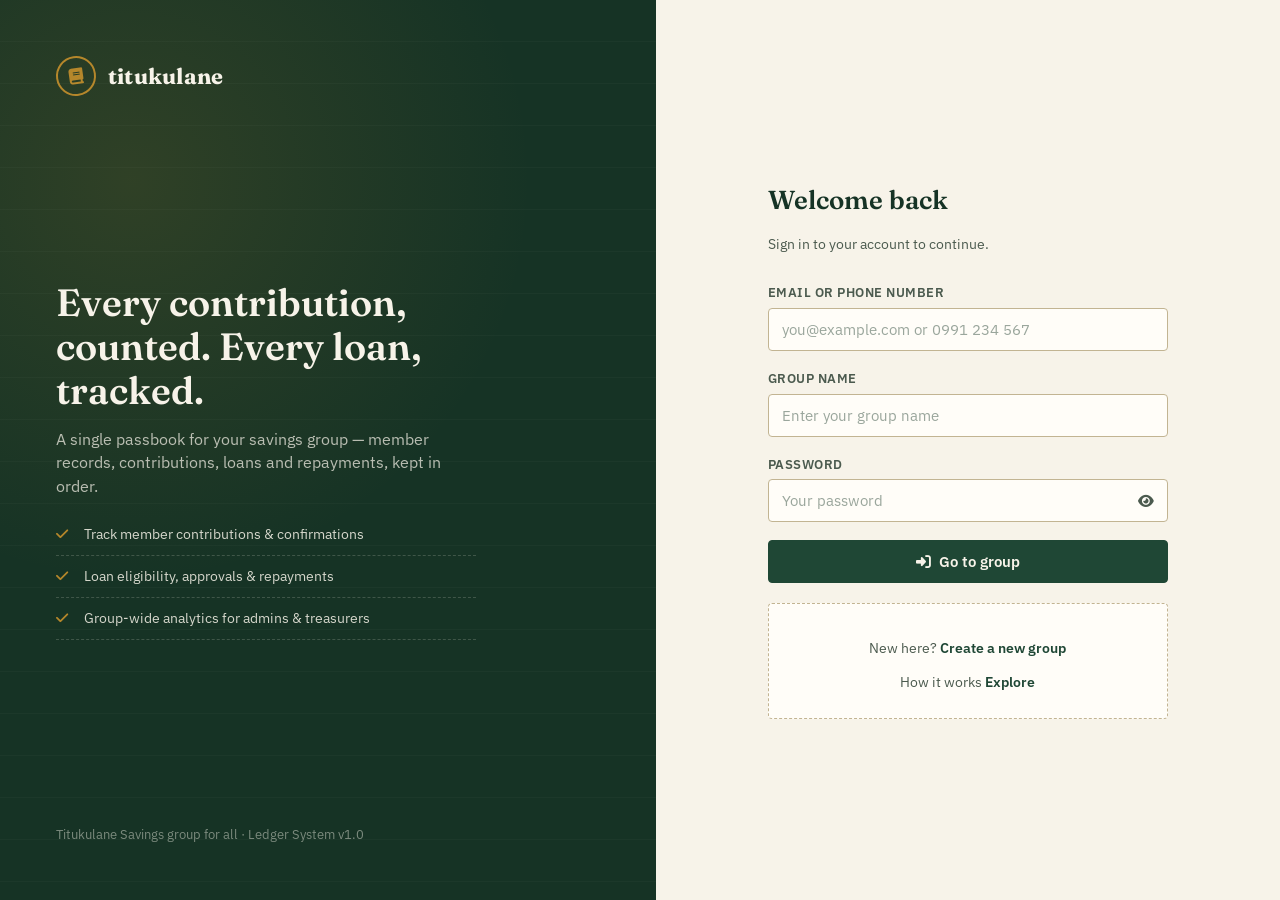
==== frontend/index.html @ 35ad64cb "Add files via upload" ====
<!DOCTYPE html>
<html lang="en">
<head>
<meta charset="UTF-8">
<meta name="viewport" content="width=device-width, initial-scale=1.0">
<title>Titukulane — Sign In</title>
<link rel="stylesheet" href="https://cdnjs.cloudflare.com/ajax/libs/font-awesome/6.5.2/css/all.min.css">
<link rel="stylesheet" href="style.css">
<link rel="icon" href="file_00000000b0d081f4b15dfb2bef25ff90.png">
</head>
<body class="auth-body">

<div class="auth-wrap">
  <aside class="auth-aside">
    <span class="brand-mark">
      <span class="stamp-badge"><i class="fa-solid fa-book"></i></span>
      titukulane
    </span>

    <div class="pitch">
      <h1>Every contribution, counted. Every loan, tracked.</h1>
      <p>A single passbook for your savings group — member records, contributions, loans and repayments, kept in order.</p>

      <div class="mt-16">
        <div class="ledger-line"><i class="fa-solid fa-check"></i> Track member contributions &amp; confirmations</div>
        <div class="ledger-line"><i class="fa-solid fa-check"></i> Loan eligibility, approvals &amp; repayments</div>
        <div class="ledger-line"><i class="fa-solid fa-check"></i> Group-wide analytics for admins &amp; treasurers</div>
      </div>
    </div>

    <div class="footnote">Titukulane Savings group for all &middot; Ledger System v1.0</div>
  </aside>

  <div class="auth-main">
    <div class="auth-card">
      <div class="mobile-brand">
        <span class="stamp-badge" style="width:30px;height:30px;font-size:13px;color:var(--brass);border-color:var(--brass)"><i class="fa-solid fa-book"></i></span>
        titukulane
      </div>

      <h2>Welcome back</h2>
      <p class="sub">Sign in to your account to continue.</p>

      <!-- Error message container -->
      <div class="form-error" id="form-error" style="display: none; color: #d9534f; background: #fdf2f2; padding: 10px; border-radius: 6px; margin-bottom: 15px; font-size: 14px;"></div>

      <form id="login-form" onsubmit="loginUser(event)" novalidate>
        <div class="form-group">
          <label for="identifier">Email or phone number</label>
          <input type="text" id="identifier" name="identifier" placeholder="you@example.com or 0991 234 567" required autocomplete="username">
        </div>

        <div class="form-group">
          <label for="group_name">Group name</label>
          <input type="text" id="group_name" name="group_name" placeholder="Enter your group name" required>
        </div>

        <div class="form-group">
          <label for="password">Password</label>
          <div class="password-field">
            <input type="password" id="password" name="password" placeholder="Your password" required autocomplete="current-password">
            <button type="button" class="toggle-vis" id="toggle-pw"><i class="fa-solid fa-eye"></i></button>
          </div>
        </div>

        <button type="submit" class="btn btn-primary btn-block" id="login-btn">
          <i class="fa-solid fa-right-to-bracket"></i> Go to group
        </button>
      </form>

      <div class="demo-hint">
        <p class="auth-foot">New here? <a href="createnewgroup.html">Create a new group</a></p>
        <p class="auth-foot" style="margin-top:6px">How it works <a href="demo.html">Explore</a></p>
      </div>
    </div>
  </div>
</div>

<script src="login.js"></script>
</body>
</html>
---- frontend/style.css ----
@import url('https://fonts.googleapis.com/css2?family=Fraunces:opsz,wght@9..144,400;9..144,500;9..144,600;9..144,700&family=IBM+Plex+Sans:wght@400;500;600;700&family=IBM+Plex+Mono:wght@400;500;600&display=swap');

:root {
  /* Palette — ledger paper + forest ink + brass stamp */
  --paper: #F7F3E9;
  --paper-raised: #FFFDF8;
  --rule: #D9CFB8;
  --rule-strong: #C2B492;
  --ink: #1E2A22;
  --ink-soft: #4B5A4E;
  --forest: #1F4735;
  --forest-deep: #163325;
  --forest-tint: #E7EEE7;
  --brass: #B5872B;
  --brass-tint: #F4E7C7;
  --rust: #963C2C;
  --rust-tint: #F6E2DC;
  --sage: #3F7A56;
  --sage-tint: #E2EFE4;
  --slate: #4B5A6B;
  --slate-tint: #E4E9EE;

  --radius-sm: 4px;
  --radius: 8px;
  --radius-lg: 14px;
  --shadow-card: 0 1px 2px rgba(30, 42, 34, 0.06), 0 4px 14px rgba(30, 42, 34, 0.06);
  --shadow-pop: 0 8px 30px rgba(22, 51, 37, 0.18);

  --font-display: 'Fraunces', Georgia, serif;
  --font-body: 'IBM Plex Sans', -apple-system, BlinkMacSystemFont, sans-serif;
  --font-mono: 'IBM Plex Mono', 'SFMono-Regular', Menlo, monospace;
}

* { box-sizing: border-box; }
html, body { height: 100%; }

body {
  margin: 0;
  font-family: var(--font-body);
  background: var(--paper);
  color: var(--ink);
  font-size: 15px;
  line-height: 1.5;
  background-image:
    linear-gradient(var(--rule) 1px, transparent 1px);
  background-size: 100% 42px;
  background-attachment: local;
}

/* Auth pages don't want the ruled-paper texture behind them */
body.auth-body {
  background-image: none;
  background: var(--forest-deep);
}

a { color: inherit; }
button { font-family: inherit; }

h1, h2, h3, h4 {
  font-family: var(--font-display);
  font-weight: 600;
  color: var(--forest-deep);
  margin: 0 0 4px;
}

.mono, .amount, td.amount, .stat-value {
  font-family: var(--font-mono);
  font-variant-numeric: tabular-nums;
}

::selection { background: var(--brass-tint); }

/* ---------- Scrollbar (subtle) ---------- */
::-webkit-scrollbar { width: 10px; height: 10px; }
::-webkit-scrollbar-thumb { background: var(--rule-strong); border-radius: 6px; }
::-webkit-scrollbar-track { background: transparent; }

/* =========================================================================
   Auth layout (login / register)
   ========================================================================= */
.auth-wrap {
  min-height: 100vh;
  display: grid;
  grid-template-columns: 1.05fr 1fr;
}
@media (max-width: 860px) {
  .auth-wrap { grid-template-columns: 1fr; }
  .auth-aside { display: none; }
}

.auth-aside {
  background:
    radial-gradient(circle at 20% 20%, rgba(181,135,43,0.16), transparent 45%),
    var(--forest-deep);
  color: var(--paper);
  padding: 56px 56px;
  display: flex;
  flex-direction: column;
  justify-content: space-between;
  position: relative;
  overflow: hidden;
}
.auth-aside::after {
  content: "";
  position: absolute;
  inset: 0;
  background-image: repeating-linear-gradient(
    to bottom, transparent, transparent 41px, rgba(247,243,233,0.05) 42px
  );
  pointer-events: none;
}
.brand-mark {
  display: inline-flex;
  align-items: center;
  gap: 12px;
  font-family: var(--font-display);
  font-size: 22px;
  font-weight: 700;
  letter-spacing: 0.01em;
}
.brand-mark .stamp-badge {
  width: 40px; height: 40px;
  border: 2px solid var(--brass);
  border-radius: 50%;
  display: grid; place-items: center;
  color: var(--brass);
  font-size: 16px;
  transform: rotate(-8deg);
}
.auth-aside .pitch {
  max-width: 420px;
  position: relative;
  z-index: 1;
}
.auth-aside .pitch h1 {
  color: var(--paper);
  font-size: 38px;
  line-height: 1.15;
  margin-bottom: 14px;
}
.auth-aside .pitch p {
  color: rgba(247,243,233,0.72);
  font-size: 15.5px;
}
.auth-aside .ledger-line {
  display: flex; align-items: baseline; gap: 10px;
  padding: 10px 0;
  border-bottom: 1px dashed rgba(247,243,233,0.18);
  color: rgba(247,243,233,0.85);
  font-size: 14px;
}
.auth-aside .ledger-line i { color: var(--brass); width: 18px; }
.auth-aside .footnote {
  position: relative; z-index: 1;
  color: rgba(247,243,233,0.45);
  font-size: 12.5px;
}

.auth-main {
  display: flex;
  align-items: center;
  justify-content: center;
  padding: 40px 24px;
  background: var(--paper);
}
.auth-card {
  width: 100%;
  max-width: 400px;
}
.auth-card .mobile-brand {
  display: none;
  font-family: var(--font-display);
  font-weight: 700;
  font-size: 20px;
  color: var(--forest-deep);
  margin-bottom: 24px;
  align-items: center;
  gap: 10px;
}
@media (max-width: 860px) {
  .auth-card .mobile-brand { display: inline-flex; }
}
.auth-card h2 { font-size: 26px; margin-bottom: 6px; }
.auth-card .sub { color: var(--ink-soft); font-size: 14px; margin-bottom: 28px; }

.form-group { margin-bottom: 18px; }
.form-group label {
  display: block;
  font-size: 12.5px;
  font-weight: 600;
  text-transform: uppercase;
  letter-spacing: 0.04em;
  color: var(--ink-soft);
  margin-bottom: 6px;
}
.form-row { display: grid; grid-template-columns: 1fr 1fr; gap: 14px; }
@media (max-width: 520px) { .form-row { grid-template-columns: 1fr; } }

input[type="text"], input[type="email"], input[type="password"],
input[type="number"], input[type="date"], input[type="tel"],
select, textarea {
  width: 100%;
  padding: 11px 13px;
  border: 1.5px solid var(--rule-strong);
  border-radius: var(--radius-sm);
  background: var(--paper-raised);
  font-family: inherit;
  font-size: 14.5px;
  color: var(--ink);
  transition: border-color .15s ease, box-shadow .15s ease;
}
textarea { resize: vertical; min-height: 90px; }
input:focus, select:focus, textarea:focus {
  outline: none;
  border-color: var(--forest);
  box-shadow: 0 0 0 3px rgba(31,71,53,0.12);
}
input::placeholder, textarea::placeholder { color: #9AA69C; }

.password-field { position: relative; }
.password-field .toggle-vis {
  position: absolute; right: 10px; top: 50%; transform: translateY(-50%);
  background: none; border: none; color: var(--ink-soft); cursor: pointer;
  font-size: 14px; padding: 4px;
}

.btn {
  display: inline-flex; align-items: center; justify-content: center; gap: 8px;
  padding: 11px 20px;
  border-radius: var(--radius-sm);
  border: 1.5px solid transparent;
  font-weight: 600;
  font-size: 14.5px;
  cursor: pointer;
  transition: transform .08s ease, box-shadow .15s ease, background .15s ease, border-color .15s ease;
  text-decoration: none;
  white-space: nowrap;
}
.btn:active { transform: translateY(1px); }
.btn-block { width: 100%; }
.btn-primary { background: var(--forest); color: var(--paper); border-color: var(--forest); }
.btn-primary:hover { background: var(--forest-deep); }
.btn-brass { background: var(--brass); color: #2A1F08; border-color: var(--brass); }
.btn-brass:hover { filter: brightness(1.05); }
.btn-outline { background: transparent; color: var(--forest-deep); border-color: var(--rule-strong); }
.btn-outline:hover { border-color: var(--forest); background: var(--forest-tint); }
.btn-danger { background: var(--rust); color: #fff; border-color: var(--rust); }
.btn-danger:hover { filter: brightness(1.08); }
.btn-ghost { background: transparent; color: var(--ink-soft); border-color: transparent; }
.btn-ghost:hover { background: rgba(0,0,0,0.04); }
.btn-sm { padding: 6px 12px; font-size: 13px; }
.btn:disabled { opacity: 0.5; cursor: not-allowed; }

.auth-foot {
  margin-top: 22px;
  text-align: center;
  font-size: 13.5px;
  color: var(--ink-soft);

}
.auth-foot a { color: var(--forest); font-weight: 600; text-decoration: none; }
.auth-foot a:hover { text-decoration: underline; }

.demo-hint {
  margin-top: 20px;
  padding: 12px 14px;
  border: 1px dashed var(--rule-strong);
  border-radius: var(--radius-sm);
  font-size: 12.5px;
  color: var(--ink-soft);
  background: var(--paper-raised);
}
.demo-hint b { color: var(--forest-deep); }

.form-error {
  display: none;
  background: var(--rust-tint);
  color: var(--rust);
  border: 1px solid rgba(150,60,44,0.25);
  padding: 10px 12px;
  border-radius: var(--radius-sm);
  font-size: 13.5px;
  margin-bottom: 16px;
}
.form-error.show { display: block; }

/* =========================================================================
   App shell: sidebar + topbar
   ========================================================================= */
.app-shell { display: flex; min-height: 100vh; }

.sidebar {
  width: 232px;
  flex-shrink: 0;
  background: var(--forest-deep);
  color: var(--paper);
  display: flex;
  flex-direction: column;
  position: sticky;
  top: 0;
  height: 100vh;
}
.sidebar .brand {
  display: flex; align-items: center; gap: 10px;
  padding: 22px 20px;
  font-family: var(--font-display);
  font-weight: 700;
  font-size: 18px;
  border-bottom: 1px solid rgba(247,243,233,0.1);
}
.sidebar .brand .stamp-badge {
  width: 30px; height: 30px;
  border: 2px solid var(--brass); border-radius: 50%;
  display: grid; place-items: center; color: var(--brass); font-size: 13px;
  transform: rotate(-8deg); flex-shrink: 0;
}
.nav-group { padding: 14px 12px; }
.nav-label {
  font-size: 10.5px; text-transform: uppercase; letter-spacing: 0.08em;
  color: rgba(247,243,233,0.4); padding: 8px 12px 6px;
}
.nav-link {
  display: flex; align-items: center; gap: 11px;
  padding: 10px 12px;
  border-radius: var(--radius-sm);
  color: rgba(247,243,233,0.78);
  text-decoration: none;
  font-size: 14px;
  font-weight: 500;
  margin-bottom: 2px;
  transition: background .12s ease, color .12s ease;
}
.nav-link i { width: 18px; text-align: center; font-size: 14px; }
.nav-link:hover { background: rgba(247,243,233,0.07); color: var(--paper); }
.nav-link.active { background: var(--brass); color: #2A1F08; font-weight: 600; }
.sidebar-foot {
  margin-top: auto;
  padding: 16px 20px;
  border-top: 1px solid rgba(247,243,233,0.1);
  font-size: 12px;
  color: rgba(247,243,233,0.4);
}

.main-col { flex: 1; min-width: 0; display: flex; flex-direction: column; }

.topbar {
  display: flex; align-items: center; justify-content: space-between;
  padding: 16px 28px;
  background: var(--paper-raised);
  border-bottom: 1px solid var(--rule);
  position: sticky; top: 0; z-index: 20;
}
.topbar h1 { font-size: 20px; margin: 0; }
.topbar .page-sub { color: var(--ink-soft); font-size: 13px; margin-top: 2px; }
.topbar-right { display: flex; align-items: center; gap: 14px; }
.role-chip {
  font-size: 11px; font-weight: 700; text-transform: uppercase; letter-spacing: 0.04em;
  padding: 4px 10px; border-radius: 20px;
  background: var(--forest-tint); color: var(--forest-deep);
}
.user-menu { display: flex; align-items: center; gap: 10px; cursor: pointer; position: relative; }
.avatar-circle {
  width: 34px; height: 34px; border-radius: 50%;
  background: var(--brass); color: #2A1F08;
  display: grid; place-items: center;
  font-weight: 700; font-size: 13px;
  flex-shrink: 0;
}
.user-menu-name { font-size: 13.5px; font-weight: 600; }
.user-menu-dropdown {
  position: absolute; top: calc(100% + 8px); right: 0;
  background: var(--paper-raised);
  border: 1px solid var(--rule);
  border-radius: var(--radius);
  box-shadow: var(--shadow-pop);
  width: 180px;
  display: none;
  overflow: hidden;
  z-index: 30;
}
.user-menu-dropdown.show { display: block; }
.user-menu-dropdown a, .user-menu-dropdown button {
  display: flex; align-items: center; gap: 9px;
  padding: 10px 14px;
  width: 100%; text-align: left;
  border: none; background: none;
  font-size: 13.5px; color: var(--ink);
  cursor: pointer; text-decoration: none;
}
.user-menu-dropdown a:hover, .user-menu-dropdown button:hover { background: var(--forest-tint); }

.hamburger { display: none; background: none; border: none; font-size: 20px; color: var(--forest-deep); cursor: pointer; }
@media (max-width: 900px) {
  .sidebar { position: fixed; left: -240px; z-index: 50; transition: left .2s ease; box-shadow: var(--shadow-pop); }
  .sidebar.open { left: 0; }
  .hamburger { display: block; }
  .sidebar-scrim { display: none; position: fixed; inset: 0; background: rgba(0,0,0,0.35); z-index: 40; }
  .sidebar-scrim.show { display: block; }
}

.content { padding: 26px 28px 60px; max-width: 1360px; width: 100%; margin: 0 auto; }

/* =========================================================================
   Cards / Stat cards
   ========================================================================= */
.card {
  background: var(--paper-raised);
  border: 1px solid var(--rule);
  border-radius: var(--radius-lg);
  box-shadow: var(--shadow-card);
}
.card-pad { padding: 22px 24px; }
.card-header {
  display: flex; align-items: center; justify-content: space-between;
  padding: 18px 22px; border-bottom: 1px solid var(--rule);
}
.card-header h3 { font-size: 15.5px; margin: 0; }
.card-header .card-header-sub { font-size: 12.5px; color: var(--ink-soft); font-weight: 400; margin-top: 2px; }

.stat-grid {
  display: grid;
  grid-template-columns: repeat(auto-fit, minmax(200px, 1fr));
  gap: 16px;
  margin-bottom: 22px;
}
.stat-card {
  background: var(--paper-raised);
  border: 1px solid var(--rule);
  border-radius: var(--radius-lg);
  padding: 18px 20px;
  position: relative;
  overflow: hidden;
}
.stat-card::before {
  content: "";
  position: absolute; left: 0; top: 0; bottom: 0; width: 4px;
  background: var(--stat-accent, var(--forest));
}
.stat-label {
  font-size: 11.5px; text-transform: uppercase; letter-spacing: 0.05em;
  color: var(--ink-soft); font-weight: 600; margin-bottom: 8px;
  display: flex; align-items: center; gap: 7px;
}
.stat-value { font-size: 25px; font-weight: 600; color: var(--forest-deep); }
.stat-foot { font-size: 12px; color: var(--ink-soft); margin-top: 6px; }

.grid-2 { display: grid; grid-template-columns: 1.3fr 1fr; gap: 18px; }
.grid-3 { display: grid; grid-template-columns: repeat(3, 1fr); gap: 18px; }
@media (max-width: 980px) { .grid-2, .grid-3 { grid-template-columns: 1fr; } }

.chart-box { position: relative; height: 260px; }
.chart-box.sm { height: 200px; }

/* =========================================================================
   Tables (ledger-ruled)
   ========================================================================= */
.table-wrap { overflow-x: auto; }
table { width: 100%; border-collapse: collapse; font-size: 13.5px; }
thead th {
  text-align: left;
  font-size: 11px; text-transform: uppercase; letter-spacing: 0.05em;
  color: var(--ink-soft); font-weight: 700;
  padding: 10px 16px;
  border-bottom: 2px solid var(--rule-strong);
  white-space: nowrap;
}
tbody td {
  padding: 13px 16px;
  border-bottom: 1px solid var(--rule);
  vertical-align: middle;
}
tbody tr:hover { background: rgba(31,71,53,0.03); }
tbody tr:last-child td { border-bottom: none; }
td.amount { font-weight: 600; }
.cell-sub { display: block; font-size: 11.5px; color: var(--ink-soft); font-weight: 400; margin-top: 1px; }

.table-toolbar {
  display: flex; align-items: center; justify-content: space-between; gap: 12px;
  flex-wrap: wrap;
  padding: 16px 22px;
  border-bottom: 1px solid var(--rule);
}
.filters { display: flex; gap: 10px; flex-wrap: wrap; align-items: center; }
.filters select, .filters input { width: auto; min-width: 140px; }
.search-input { position: relative; }
.search-input i { position: absolute; left: 12px; top: 50%; transform: translateY(-50%); color: var(--ink-soft); font-size: 13px; }
.search-input input { padding-left: 34px; min-width: 220px; }

.empty-state {
  text-align: center; padding: 50px 20px; color: var(--ink-soft);
}
.empty-state i { font-size: 30px; color: var(--rule-strong); margin-bottom: 12px; display: block; }
.empty-state p { margin: 0; font-size: 14px; }

.pagination { display: flex; align-items: center; justify-content: center; gap: 6px; padding: 18px; }
.pagination button {
  width: 30px; height: 30px; border-radius: var(--radius-sm);
  border: 1px solid var(--rule-strong); background: var(--paper-raised);
  cursor: pointer; font-size: 12.5px; font-family: var(--font-mono);
}
.pagination button.active { background: var(--forest); color: var(--paper); border-color: var(--forest); }
.pagination button:disabled { opacity: 0.4; cursor: not-allowed; }

/* =========================================================================
   Stamps / status badges (signature element)
   ========================================================================= */
.stamp {
  display: inline-flex; align-items: center; gap: 6px;
  padding: 4px 11px 4px 9px;
  border: 1.5px dashed currentColor;
  border-radius: 20px;
  font-size: 10.5px; font-weight: 700;
  text-transform: uppercase; letter-spacing: 0.05em;
  transform: rotate(-1.5deg);
}
.stamp::before { content: "●"; font-size: 8px; }
.stamp-pending { color: var(--slate); background: var(--slate-tint); }
.stamp-confirmed, .stamp-active, .stamp-approved { color: var(--sage); background: var(--sage-tint); }
.stamp-rejected { color: var(--rust); background: var(--rust-tint); }
.stamp-repaid { color: var(--brass); background: var(--brass-tint); }
.stamp-admin { color: var(--forest); background: var(--forest-tint); }
.stamp-treasurer { color: var(--brass); background: var(--brass-tint); }
.stamp-member { color: var(--slate); background: var(--slate-tint); }
.stamp-inactive { color: var(--rust); background: var(--rust-tint); }

/* =========================================================================
   Buttons row / forms in content
   ========================================================================= */
.page-actions { display: flex; align-items: center; justify-content: space-between; margin-bottom: 20px; flex-wrap: wrap; gap: 12px; }
.page-actions h1 { margin-bottom: 2px; }
.page-actions .sub { color: var(--ink-soft); font-size: 13.5px; }

/* =========================================================================
   Modal
   ========================================================================= */
.modal-overlay {
  position: fixed; inset: 0; background: rgba(22,51,37,0.45);
  display: none; align-items: center; justify-content: center;
  z-index: 100; padding: 20px;
}
.modal-overlay.show { display: flex; }
.modal {
  background: var(--paper-raised);
  border-radius: var(--radius-lg);
  width: 100%; max-width: 460px;
  max-height: 90vh; overflow-y: auto;
  box-shadow: var(--shadow-pop);
}
.modal.modal-lg { max-width: 620px; }
.modal-header {
  display: flex; align-items: center; justify-content: space-between;
  padding: 18px 22px; border-bottom: 1px solid var(--rule);
}
.modal-header h3 { margin: 0; font-size: 17px; }
.modal-close { background: none; border: none; font-size: 17px; color: var(--ink-soft); cursor: pointer; padding: 4px; }
.modal-body { padding: 22px; }
.modal-footer { display: flex; justify-content: flex-end; gap: 10px; padding: 16px 22px; border-top: 1px solid var(--rule); }

/* =========================================================================
   Toasts
   ========================================================================= */
#toast-stack {
  position: fixed; bottom: 22px; right: 22px; z-index: 200;
  display: flex; flex-direction: column; gap: 10px;
}
.toast {
  min-width: 260px; max-width: 340px;
  background: var(--forest-deep); color: var(--paper);
  padding: 13px 16px; border-radius: var(--radius);
  box-shadow: var(--shadow-pop);
  display: flex; align-items: flex-start; gap: 10px;
  font-size: 13.5px;
  animation: toast-in .18s ease;
}
.toast.error { background: var(--rust); }
.toast.success { background: var(--sage); }
.toast i { margin-top: 2px; }
@keyframes toast-in { from { opacity:0; transform: translateY(8px);} to {opacity:1; transform:translateY(0);} }

/* =========================================================================
   Misc utility
   ========================================================================= */
.flex { display: flex; }
.items-center { align-items: center; }
.justify-between { justify-content: space-between; }
.gap-8 { gap: 8px; }
.gap-12 { gap: 12px; }
.mt-8 { margin-top: 8px; }
.mt-16 { margin-top: 16px; }
.mb-16 { margin-bottom: 16px; }
.text-sub { color: var(--ink-soft); font-size: 13px; }
.text-sm { font-size: 12.5px; }
.w-full { width: 100%; }
.loading-spinner {
  border: 2.5px solid var(--rule); border-top-color: var(--forest);
  border-radius: 50%; width: 22px; height: 22px;
  animation: spin 0.7s linear infinite; margin: 30px auto;
}
@keyframes spin { to { transform: rotate(360deg); } }
.center-loading { display: flex; justify-content: center; padding: 40px; }

.progress-track {
  height: 8px; background: var(--rule); border-radius: 10px; overflow: hidden;
}
.progress-fill { height: 100%; background: var(--sage); border-radius: 10px; transition: width .3s ease; }

.help-text { font-size: 12px; color: var(--ink-soft); margin-top: 5px; }

.note-card {
  background: var(--paper-raised);
  border: 1px solid var(--rule);
  border-left: 3px solid var(--brass);
  border-radius: var(--radius);
  padding: 16px 18px;
  cursor: pointer;
  transition: box-shadow .15s ease;
}
.note-card:hover { box-shadow: var(--shadow-card); }
.note-card h4 { font-size: 14.5px; margin-bottom: 6px; }
.note-card p { font-size: 13px; color: var(--ink-soft); margin: 0; overflow: hidden; text-overflow: ellipsis; display: -webkit-box; -webkit-line-clamp: 3; -webkit-box-orient: vertical; }
.note-card .note-date { font-size: 11px; color: var(--rule-strong); margin-top: 10px; font-family: var(--font-mono); }
.notes-grid { display: grid; grid-template-columns: repeat(auto-fill, minmax(240px, 1fr)); gap: 14px; }

.activity-item {
  display: flex; gap: 12px;
  padding: 13px 0;
  border-bottom: 1px solid var(--rule);
}
.activity-item:last-child { border-bottom: none; }
.activity-icon {
  width: 32px; height: 32px; border-radius: 50%;
  background: var(--forest-tint); color: var(--forest);
  display: grid; place-items: center; font-size: 13px; flex-shrink: 0;
}
.activity-desc { font-size: 13.5px; }
.activity-time { font-size: 11.5px; color: var(--ink-soft); margin-top: 2px; font-family: var(--font-mono); }
/* Layout helper */
.margin-bottom { margin-bottom: 1.5rem; }

.analytics-grid {
  display: grid;
  grid-template-columns: 3fr 2fr;
  gap: 1.5rem;
}

@media (max-width: 900px) {
  .analytics-grid {
    grid-template-columns: 1fr;
  }
}
/*modal css*/
/* Confirmation Modal Overlay */
.modal-overlay {
    position: fixed;
    top: 0;
    left: 0;
    width: 100vw;
    height: 100vh;
    background: rgba(0, 0, 0, 0.5);
    display: flex;
    align-items: center;
    justify-content: center;
    z-index: 1000;
}

/* Modal Card */
.modal-card {
    background: #ffffff;
    padding: 24px;
    border-radius: 12px;
    max-width: 420px;
    width: 90%;
    box-shadow: 0 10px 25px rgba(0,0,0,0.15);
}

.modal-card h3 {
    margin-top: 0;
    margin-bottom: 8px;
}

.modal-summary {
    list-style: none;
    padding: 0;
    margin: 16px 0;
    background: #f8f9fa;
    border-radius: 8px;
    padding: 12px 16px;
}

.modal-summary li {
    padding: 6px 0;
    border-bottom: 1px solid #e9ecef;
    font-size: 14px;
}

.modal-summary li:last-child {
    border-bottom: none;
}

.modal-actions {
    display: flex;
    gap: 10px;
    justify-content: flex-end;
    margin-top: 20px;
}

.btn-secondary {
    background: #e0e0e0;
    color: #333;
    border: none;
    padding: 8px 16px;
    border-radius: 6px;
    cursor: pointer;
}
.chart-select {
  padding: 4px 8px;
  border-radius: 6px;
  border: 1px solid #cbd5e1;
  font-size: 0.8rem;
  background: #f8fafc;
}

.note-status-msg {
  margin-top: 10px;
  padding: 8px;
  background: #dcfce7;
  color: #15803d;
  font-size: 0.8rem;
  border-radius: 6px;
  text-align: center;
}
#number{
width: 100px;
border-radius: 10%;
}
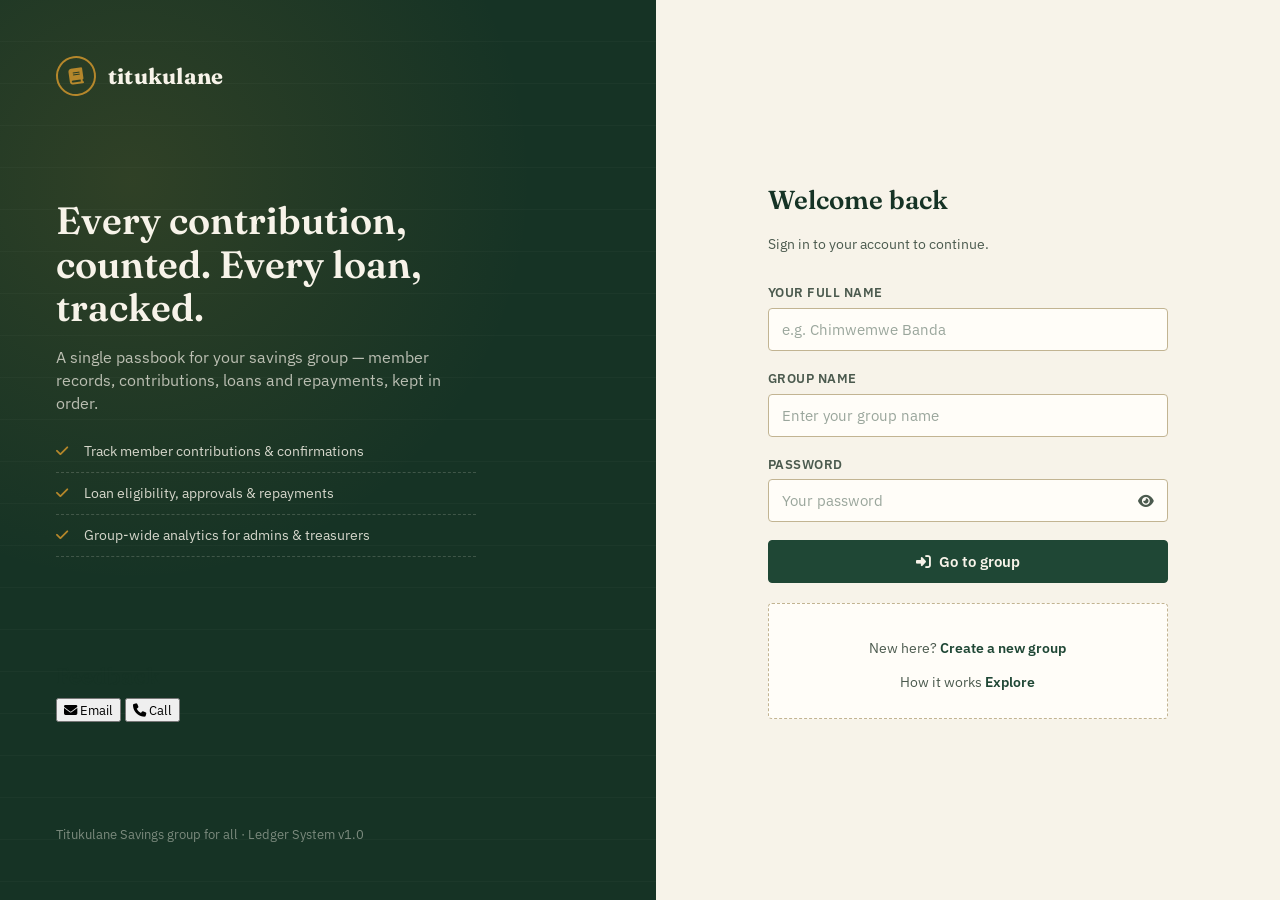
==== commit 944d61eb: "Update index.html page" ====
--- a/frontend/index.html
+++ b/frontend/index.html
@@ -1,81 +1,109 @@
 <!DOCTYPE html>
 <html lang="en">
+
 <head>
-<meta charset="UTF-8">
-<meta name="viewport" content="width=device-width, initial-scale=1.0">
-<title>Titukulane — Sign In</title>
-<link rel="stylesheet" href="https://cdnjs.cloudflare.com/ajax/libs/font-awesome/6.5.2/css/all.min.css">
-<link rel="stylesheet" href="style.css">
-<link rel="icon" href="file_00000000b0d081f4b15dfb2bef25ff90.png">
+  <meta charset="UTF-8">
+  <meta name="viewport" content="width=device-width, initial-scale=1.0">
+  <title>Titukulane — Sign In</title>
+  <link rel="stylesheet" href="https://cdnjs.cloudflare.com/ajax/libs/font-awesome/6.5.2/css/all.min.css">
+  <link rel="stylesheet" href="style.css">
+  <link rel="icon" href="file_00000000b0d081f4b15dfb2bef25ff90.png">
 </head>
+
 <body class="auth-body">
 
-<div class="auth-wrap">
-  <aside class="auth-aside">
-    <span class="brand-mark">
-      <span class="stamp-badge"><i class="fa-solid fa-book"></i></span>
-      titukulane
-    </span>
+  <div class="auth-wrap">
+    <aside class="auth-aside">
+      <span class="brand-mark">
+        <span class="stamp-badge"><i class="fa-solid fa-book"></i></span>
+        titukulane
+      </span>
+     
 
-    <div class="pitch">
-      <h1>Every contribution, counted. Every loan, tracked.</h1>
-      <p>A single passbook for your savings group — member records, contributions, loans and repayments, kept in order.</p>
 
-      <div class="mt-16">
-        <div class="ledger-line"><i class="fa-solid fa-check"></i> Track member contributions &amp; confirmations</div>
-        <div class="ledger-line"><i class="fa-solid fa-check"></i> Loan eligibility, approvals &amp; repayments</div>
-        <div class="ledger-line"><i class="fa-solid fa-check"></i> Group-wide analytics for admins &amp; treasurers</div>
-      </div>
-    </div>
+      <div class=" pitch">
+          <h1>Every contribution, counted. Every loan, tracked.</h1>
+          <p>A single passbook for your savings group — member records, contributions, loans and repayments, kept in
+            order.</p>
 
-    <div class="footnote">Titukulane Savings group for all &middot; Ledger System v1.0</div>
-  </aside>
-
-  <div class="auth-main">
-    <div class="auth-card">
-      <div class="mobile-brand">
-        <span class="stamp-badge" style="width:30px;height:30px;font-size:13px;color:var(--brass);border-color:var(--brass)"><i class="fa-solid fa-book"></i></span>
-        titukulane
+          <div class="mt-16">
+            <div class="ledger-line"><i class="fa-solid fa-check"></i> Track member contributions &amp; confirmations
+            </div>
+            <div class="ledger-line"><i class="fa-solid fa-check"></i> Loan eligibility, approvals &amp; repayments
+            </div>
+            <div class="ledger-line"><i class="fa-solid fa-check"></i> Group-wide analytics for admins &amp; treasurers
+            </div>
+          </div>
       </div>
 
-      <h2>Welcome back</h2>
-      <p class="sub">Sign in to your account to continue.</p>
 
-      <!-- Error message container -->
-      <div class="form-error" id="form-error" style="display: none; color: #d9534f; background: #fdf2f2; padding: 10px; border-radius: 6px; margin-bottom: 15px; font-size: 14px;"></div>
+<div class="contacts">
+  <h1>Feedback</h1>
+  <button class="contact" onclick="window.location.href='mailto:kayangeeugene@gmail.com'">
+    <i class="fas fa-envelope"></i> Email
+  </button>
+  <button class="contact" onclick="window.location.href='tel:+265985522820'">
+    <i class="fas fa-phone"></i> Call
+  </button>
+</div>
 
-      <form id="login-form" onsubmit="loginUser(event)" novalidate>
-        <div class="form-group">
-          <label for="identifier">Email or phone number</label>
-          <input type="text" id="identifier" name="identifier" placeholder="you@example.com or 0991 234 567" required autocomplete="username">
+
+
+      <div class="footnote">Titukulane Savings group for all &middot; Ledger System v1.0</div>
+    </aside>
+
+    <div class="auth-main">
+      <div class="auth-card">
+        <div class="mobile-brand">
+          <span class="stamp-badge"
+            style="width:30px;height:30px;font-size:13px;color:var(--brass);border-color:var(--brass)"><i
+              class="fa-solid fa-book"></i></span>
+          titukulane
         </div>
 
-        <div class="form-group">
-          <label for="group_name">Group name</label>
-          <input type="text" id="group_name" name="group_name" placeholder="Enter your group name" required>
+        <h2>Welcome back</h2>
+        <p class="sub">Sign in to your account to continue.</p>
+
+        <!-- Error message container -->
+        <div class="form-error" id="form-error"
+          style="display: none; color: #d9534f; background: #fdf2f2; padding: 10px; border-radius: 6px; margin-bottom: 15px; font-size: 14px;">
         </div>
 
-        <div class="form-group">
-          <label for="password">Password</label>
-          <div class="password-field">
-            <input type="password" id="password" name="password" placeholder="Your password" required autocomplete="current-password">
-            <button type="button" class="toggle-vis" id="toggle-pw"><i class="fa-solid fa-eye"></i></button>
+        <form id="login-form" onsubmit="loginUser(event)" novalidate>
+          <div class="form-group">
+            <label for="full_name">Your full name</label>
+            <input type="text" id="full_name" name="full_name" placeholder="e.g. Chimwemwe Banda" required
+              autocomplete="name">
           </div>
+
+          <div class="form-group">
+            <label for="group_name">Group name</label>
+            <input type="text" id="group_name" name="group_name" placeholder="Enter your group name" required>
+          </div>
+
+          <div class="form-group">
+            <label for="password">Password</label>
+            <div class="password-field">
+              <input type="password" id="password" name="password" placeholder="Your password" required
+                autocomplete="current-password">
+              <button type="button" class="toggle-vis" id="toggle-pw"><i class="fa-solid fa-eye"></i></button>
+            </div>
+          </div>
+
+          <button type="submit" class="btn btn-primary btn-block" id="login-btn">
+            <i class="fa-solid fa-right-to-bracket"></i> Go to group
+          </button>
+        </form>
+
+        <div class="demo-hint">
+          <p class="auth-foot">New here? <a href="createnewgroup.html">Create a new group</a></p>
+          <p class="auth-foot" style="margin-top:6px">How it works <a href="demo.html">Explore</a></p>
         </div>
-
-        <button type="submit" class="btn btn-primary btn-block" id="login-btn">
-          <i class="fa-solid fa-right-to-bracket"></i> Go to group
-        </button>
-      </form>
-
-      <div class="demo-hint">
-        <p class="auth-foot">New here? <a href="createnewgroup.html">Create a new group</a></p>
-        <p class="auth-foot" style="margin-top:6px">How it works <a href="demo.html">Explore</a></p>
       </div>
     </div>
   </div>
-</div>
 
-<script src="login.js"></script>
+  <script src="login.js"></script>
 </body>
-</html>+
+</html>
